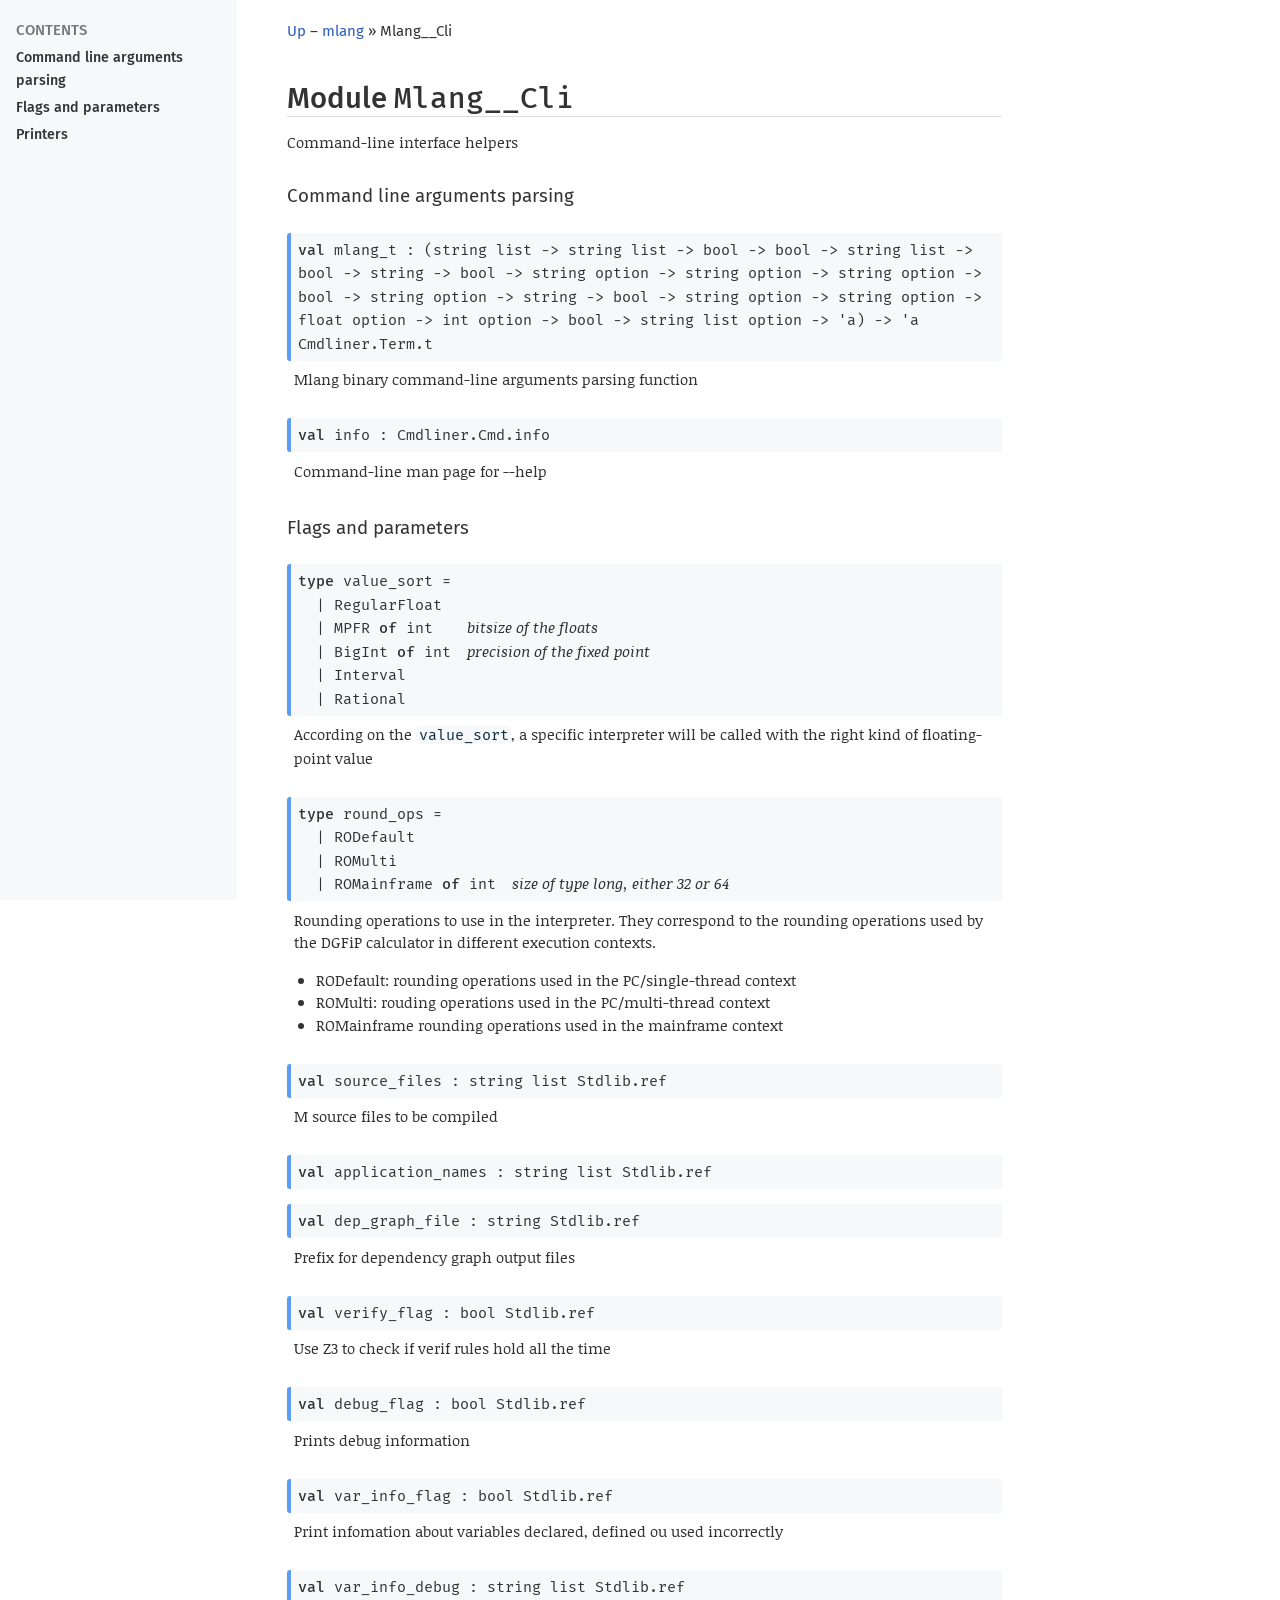
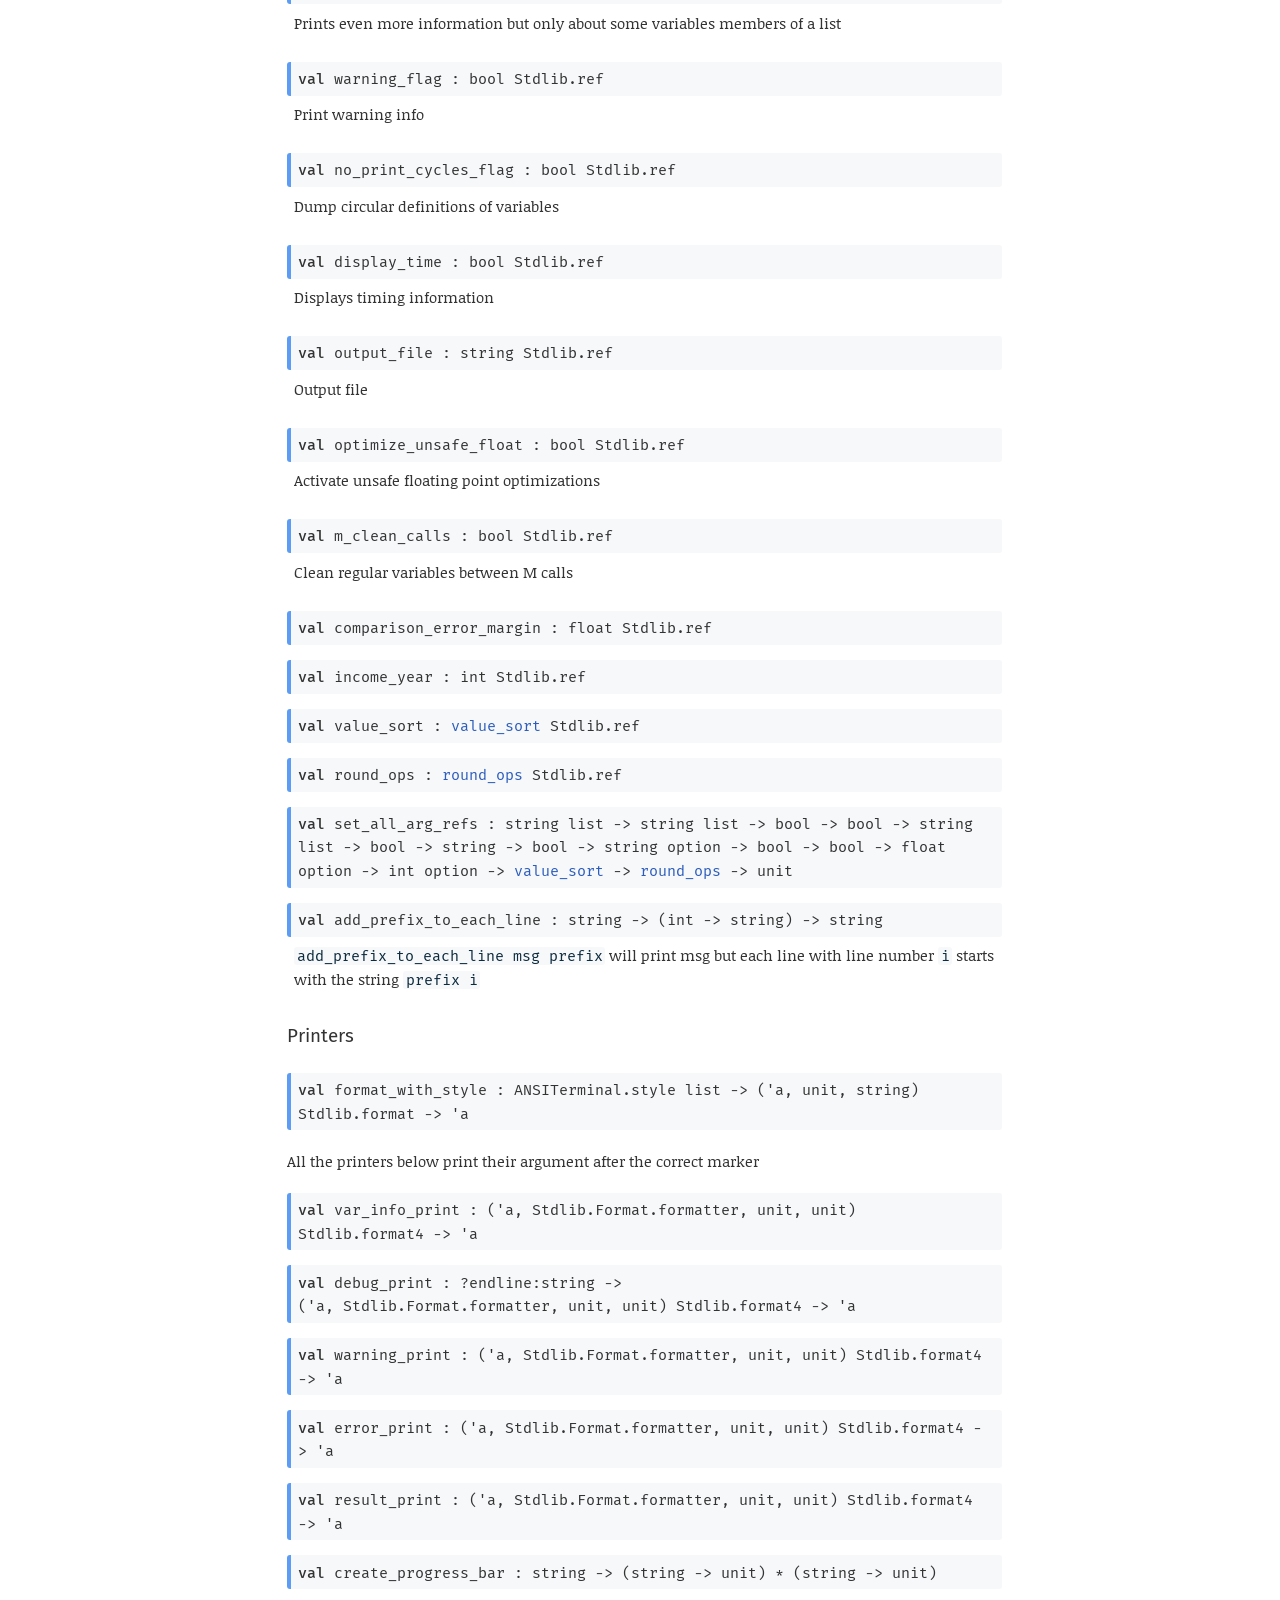
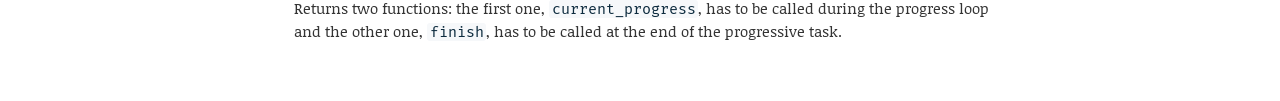
==== mlang/Mlang__Cli/index.html @ 8b5d3924 "deploy: 9cb8777bf707cd86d3d4d161395e0b8b7b2a5d8d" ====
<!DOCTYPE html>
<html xmlns="http://www.w3.org/1999/xhtml"><head><title>Mlang__Cli (mlang.Mlang__Cli)</title><link rel="stylesheet" href="../../odoc.css"/><meta charset="utf-8"/><meta name="generator" content="odoc 1.5.3"/><meta name="viewport" content="width=device-width,initial-scale=1.0"/><script src="../../highlight.pack.js"></script><script>hljs.initHighlightingOnLoad();</script></head><body><div class="content"><header><nav><a href="../index.html">Up</a> – <a href="../index.html">mlang</a> &#x00BB; Mlang__Cli</nav><h1>Module <code>Mlang__Cli</code></h1><p>Command-line interface helpers</p><nav class="toc"><ul><li><a href="#command-line-arguments-parsing">Command line arguments parsing</a></li><li><a href="#flags-and-parameters">Flags and parameters</a></li><li><a href="#printers">Printers</a></li></ul></nav></header><section><header><h3 id="command-line-arguments-parsing"><a href="#command-line-arguments-parsing" class="anchor"></a>Command line arguments parsing</h3></header><dl><dt class="spec value" id="val-mlang_t"><a href="#val-mlang_t" class="anchor"></a><code><span class="keyword">val</span> mlang_t : <span>(<span>string list</span> <span>&#45;&gt;</span> <span>string list</span> <span>&#45;&gt;</span> bool <span>&#45;&gt;</span> bool <span>&#45;&gt;</span> <span>string list</span> <span>&#45;&gt;</span> bool <span>&#45;&gt;</span> string <span>&#45;&gt;</span> bool <span>&#45;&gt;</span> <span>string option</span> <span>&#45;&gt;</span> <span>string option</span> <span>&#45;&gt;</span> <span>string option</span> <span>&#45;&gt;</span> bool <span>&#45;&gt;</span> <span>string option</span> <span>&#45;&gt;</span> string <span>&#45;&gt;</span> bool <span>&#45;&gt;</span> <span>string option</span> <span>&#45;&gt;</span> <span>string option</span> <span>&#45;&gt;</span> <span>float option</span> <span>&#45;&gt;</span> <span>int option</span> <span>&#45;&gt;</span> bool <span>&#45;&gt;</span> <span><span>string list</span> option</span> <span>&#45;&gt;</span> <span class="type-var">'a</span>)</span> <span>&#45;&gt;</span> <span><span class="type-var">'a</span> Cmdliner.Term.t</span></code></dt><dd><p>Mlang binary command-line arguments parsing function</p></dd></dl><dl><dt class="spec value" id="val-info"><a href="#val-info" class="anchor"></a><code><span class="keyword">val</span> info : Cmdliner.Cmd.info</code></dt><dd><p>Command-line man page for --help</p></dd></dl></section><section><header><h3 id="flags-and-parameters"><a href="#flags-and-parameters" class="anchor"></a>Flags and parameters</h3></header><dl><dt class="spec type" id="type-value_sort"><a href="#type-value_sort" class="anchor"></a><code><span class="keyword">type</span> value_sort</code><code> = </code><table class="variant"><tr id="type-value_sort.RegularFloat" class="anchored"><td class="def constructor"><a href="#type-value_sort.RegularFloat" class="anchor"></a><code>| </code><code><span class="constructor">RegularFloat</span></code></td></tr><tr id="type-value_sort.MPFR" class="anchored"><td class="def constructor"><a href="#type-value_sort.MPFR" class="anchor"></a><code>| </code><code><span class="constructor">MPFR</span> <span class="keyword">of</span> int</code></td><td class="doc"><p>bitsize of the floats</p></td></tr><tr id="type-value_sort.BigInt" class="anchored"><td class="def constructor"><a href="#type-value_sort.BigInt" class="anchor"></a><code>| </code><code><span class="constructor">BigInt</span> <span class="keyword">of</span> int</code></td><td class="doc"><p>precision of the fixed point</p></td></tr><tr id="type-value_sort.Interval" class="anchored"><td class="def constructor"><a href="#type-value_sort.Interval" class="anchor"></a><code>| </code><code><span class="constructor">Interval</span></code></td></tr><tr id="type-value_sort.Rational" class="anchored"><td class="def constructor"><a href="#type-value_sort.Rational" class="anchor"></a><code>| </code><code><span class="constructor">Rational</span></code></td></tr></table></dt><dd><p>According on the <code>value_sort</code>, a specific interpreter will be called with the right kind of floating-point value</p></dd></dl><dl><dt class="spec type" id="type-round_ops"><a href="#type-round_ops" class="anchor"></a><code><span class="keyword">type</span> round_ops</code><code> = </code><table class="variant"><tr id="type-round_ops.RODefault" class="anchored"><td class="def constructor"><a href="#type-round_ops.RODefault" class="anchor"></a><code>| </code><code><span class="constructor">RODefault</span></code></td></tr><tr id="type-round_ops.ROMulti" class="anchored"><td class="def constructor"><a href="#type-round_ops.ROMulti" class="anchor"></a><code>| </code><code><span class="constructor">ROMulti</span></code></td></tr><tr id="type-round_ops.ROMainframe" class="anchored"><td class="def constructor"><a href="#type-round_ops.ROMainframe" class="anchor"></a><code>| </code><code><span class="constructor">ROMainframe</span> <span class="keyword">of</span> int</code></td><td class="doc"><p>size of type long, either 32 or 64</p></td></tr></table></dt><dd><p>Rounding operations to use in the interpreter. They correspond to the rounding operations used by the DGFiP calculator in different execution contexts.</p><ul><li>RODefault: rounding operations used in the PC/single-thread context</li><li>ROMulti: rouding operations used in the PC/multi-thread context</li><li>ROMainframe rounding operations used in the mainframe context</li></ul></dd></dl><dl><dt class="spec value" id="val-source_files"><a href="#val-source_files" class="anchor"></a><code><span class="keyword">val</span> source_files : <span><span>string list</span> Stdlib.ref</span></code></dt><dd><p>M source files to be compiled</p></dd></dl><dl><dt class="spec value" id="val-application_names"><a href="#val-application_names" class="anchor"></a><code><span class="keyword">val</span> application_names : <span><span>string list</span> Stdlib.ref</span></code></dt><dt class="spec value" id="val-dep_graph_file"><a href="#val-dep_graph_file" class="anchor"></a><code><span class="keyword">val</span> dep_graph_file : <span>string Stdlib.ref</span></code></dt><dd><p>Prefix for dependency graph output files</p></dd></dl><dl><dt class="spec value" id="val-verify_flag"><a href="#val-verify_flag" class="anchor"></a><code><span class="keyword">val</span> verify_flag : <span>bool Stdlib.ref</span></code></dt><dd><p>Use Z3 to check if verif rules hold all the time</p></dd></dl><dl><dt class="spec value" id="val-debug_flag"><a href="#val-debug_flag" class="anchor"></a><code><span class="keyword">val</span> debug_flag : <span>bool Stdlib.ref</span></code></dt><dd><p>Prints debug information</p></dd></dl><dl><dt class="spec value" id="val-var_info_flag"><a href="#val-var_info_flag" class="anchor"></a><code><span class="keyword">val</span> var_info_flag : <span>bool Stdlib.ref</span></code></dt><dd><p>Print infomation about variables declared, defined ou used incorrectly</p></dd></dl><dl><dt class="spec value" id="val-var_info_debug"><a href="#val-var_info_debug" class="anchor"></a><code><span class="keyword">val</span> var_info_debug : <span><span>string list</span> Stdlib.ref</span></code></dt><dd><p>Prints even more information but only about some variables members of a list</p></dd></dl><dl><dt class="spec value" id="val-warning_flag"><a href="#val-warning_flag" class="anchor"></a><code><span class="keyword">val</span> warning_flag : <span>bool Stdlib.ref</span></code></dt><dd><p>Print warning info</p></dd></dl><dl><dt class="spec value" id="val-no_print_cycles_flag"><a href="#val-no_print_cycles_flag" class="anchor"></a><code><span class="keyword">val</span> no_print_cycles_flag : <span>bool Stdlib.ref</span></code></dt><dd><p>Dump circular definitions of variables</p></dd></dl><dl><dt class="spec value" id="val-display_time"><a href="#val-display_time" class="anchor"></a><code><span class="keyword">val</span> display_time : <span>bool Stdlib.ref</span></code></dt><dd><p>Displays timing information</p></dd></dl><dl><dt class="spec value" id="val-output_file"><a href="#val-output_file" class="anchor"></a><code><span class="keyword">val</span> output_file : <span>string Stdlib.ref</span></code></dt><dd><p>Output file</p></dd></dl><dl><dt class="spec value" id="val-optimize_unsafe_float"><a href="#val-optimize_unsafe_float" class="anchor"></a><code><span class="keyword">val</span> optimize_unsafe_float : <span>bool Stdlib.ref</span></code></dt><dd><p>Activate unsafe floating point optimizations</p></dd></dl><dl><dt class="spec value" id="val-m_clean_calls"><a href="#val-m_clean_calls" class="anchor"></a><code><span class="keyword">val</span> m_clean_calls : <span>bool Stdlib.ref</span></code></dt><dd><p>Clean regular variables between M calls</p></dd></dl><dl><dt class="spec value" id="val-comparison_error_margin"><a href="#val-comparison_error_margin" class="anchor"></a><code><span class="keyword">val</span> comparison_error_margin : <span>float Stdlib.ref</span></code></dt><dt class="spec value" id="val-income_year"><a href="#val-income_year" class="anchor"></a><code><span class="keyword">val</span> income_year : <span>int Stdlib.ref</span></code></dt><dt class="spec value" id="val-value_sort"><a href="#val-value_sort" class="anchor"></a><code><span class="keyword">val</span> value_sort : <span><a href="index.html#type-value_sort">value_sort</a> Stdlib.ref</span></code></dt><dt class="spec value" id="val-round_ops"><a href="#val-round_ops" class="anchor"></a><code><span class="keyword">val</span> round_ops : <span><a href="index.html#type-round_ops">round_ops</a> Stdlib.ref</span></code></dt><dt class="spec value" id="val-set_all_arg_refs"><a href="#val-set_all_arg_refs" class="anchor"></a><code><span class="keyword">val</span> set_all_arg_refs : <span>string list</span> <span>&#45;&gt;</span> <span>string list</span> <span>&#45;&gt;</span> bool <span>&#45;&gt;</span> bool <span>&#45;&gt;</span> <span>string list</span> <span>&#45;&gt;</span> bool <span>&#45;&gt;</span> string <span>&#45;&gt;</span> bool <span>&#45;&gt;</span> <span>string option</span> <span>&#45;&gt;</span> bool <span>&#45;&gt;</span> bool <span>&#45;&gt;</span> <span>float option</span> <span>&#45;&gt;</span> <span>int option</span> <span>&#45;&gt;</span> <a href="index.html#type-value_sort">value_sort</a> <span>&#45;&gt;</span> <a href="index.html#type-round_ops">round_ops</a> <span>&#45;&gt;</span> unit</code></dt><dt class="spec value" id="val-add_prefix_to_each_line"><a href="#val-add_prefix_to_each_line" class="anchor"></a><code><span class="keyword">val</span> add_prefix_to_each_line : string <span>&#45;&gt;</span> <span>(int <span>&#45;&gt;</span> string)</span> <span>&#45;&gt;</span> string</code></dt><dd><p><code>add_prefix_to_each_line msg prefix</code> will print msg but each line with line number <code>i</code> starts with the string <code>prefix i</code></p></dd></dl></section><section><header><h3 id="printers"><a href="#printers" class="anchor"></a>Printers</h3></header><dl><dt class="spec value" id="val-format_with_style"><a href="#val-format_with_style" class="anchor"></a><code><span class="keyword">val</span> format_with_style : <span>ANSITerminal.style list</span> <span>&#45;&gt;</span> <span><span>(<span class="type-var">'a</span>, unit, string)</span> Stdlib.format</span> <span>&#45;&gt;</span> <span class="type-var">'a</span></code></dt></dl><aside><p>All the printers below print their argument after the correct marker</p></aside><dl><dt class="spec value" id="val-var_info_print"><a href="#val-var_info_print" class="anchor"></a><code><span class="keyword">val</span> var_info_print : <span><span>(<span class="type-var">'a</span>, Stdlib.Format.formatter, unit, unit)</span> Stdlib.format4</span> <span>&#45;&gt;</span> <span class="type-var">'a</span></code></dt><dt class="spec value" id="val-debug_print"><a href="#val-debug_print" class="anchor"></a><code><span class="keyword">val</span> debug_print : <span>?&#8288;endline:string</span> <span>&#45;&gt;</span> <span><span>(<span class="type-var">'a</span>, Stdlib.Format.formatter, unit, unit)</span> Stdlib.format4</span> <span>&#45;&gt;</span> <span class="type-var">'a</span></code></dt><dt class="spec value" id="val-warning_print"><a href="#val-warning_print" class="anchor"></a><code><span class="keyword">val</span> warning_print : <span><span>(<span class="type-var">'a</span>, Stdlib.Format.formatter, unit, unit)</span> Stdlib.format4</span> <span>&#45;&gt;</span> <span class="type-var">'a</span></code></dt><dt class="spec value" id="val-error_print"><a href="#val-error_print" class="anchor"></a><code><span class="keyword">val</span> error_print : <span><span>(<span class="type-var">'a</span>, Stdlib.Format.formatter, unit, unit)</span> Stdlib.format4</span> <span>&#45;&gt;</span> <span class="type-var">'a</span></code></dt><dt class="spec value" id="val-result_print"><a href="#val-result_print" class="anchor"></a><code><span class="keyword">val</span> result_print : <span><span>(<span class="type-var">'a</span>, Stdlib.Format.formatter, unit, unit)</span> Stdlib.format4</span> <span>&#45;&gt;</span> <span class="type-var">'a</span></code></dt><dt class="spec value" id="val-create_progress_bar"><a href="#val-create_progress_bar" class="anchor"></a><code><span class="keyword">val</span> create_progress_bar : string <span>&#45;&gt;</span> <span>(string <span>&#45;&gt;</span> unit)</span> * <span>(string <span>&#45;&gt;</span> unit)</span></code></dt><dd><p>Returns two functions: the first one, <code>current_progress</code>, has to be called during the progress loop and the other one, <code>finish</code>, has to be called at the end of the progressive task.</p></dd></dl></section></div></body></html>
---- odoc.css ----
@charset "UTF-8";
/* Copyright (c) 2016 The odoc contributors. All rights reserved.
   Distributed under the ISC license, see terms at the end of the file.
   odoc 1.5.3 */

/* Fonts */
@import url('https://fonts.googleapis.com/css?family=Fira+Mono:400,500');
@import url('https://fonts.googleapis.com/css?family=Noticia+Text:400,400i,700');
@import url('https://fonts.googleapis.com/css?family=Fira+Sans:400,400i,500,500i,600,600i,700,700i');


/* Reset a few things. */

html, body, div, span, applet, object, iframe, h1, h2, h3, h4, h5, h6, p, blockquote, pre, a, abbr, acronym, address, big, cite, code, del, dfn, em, img, ins, kbd, q, s, samp, small, strike, strong, sub, sup, tt, var, b, u, i, center, dl, dt, dd, ol, ul, li, fieldset, form, label, legend, table, caption, tbody, tfoot, thead, tr, th, td, article, aside, canvas, details, embed, figure, figcaption, footer, header, hgroup, menu, nav, output, ruby, section, summary, time, mark, audio, video {
  margin: 0;
  padding: 0;
  border: 0;
  font-size: inherit;
  font: inherit;
  line-height: inherit;
  vertical-align: baseline;
  text-align: inherit;
  color: inherit;
  background: transparent;
}

table {
  border-collapse: collapse;
  border-spacing: 0;
}

*, *:before, *:after {
  box-sizing: border-box;
}

html {
  font-size: 15px;
}

body {
  font-family: "Fira Sans", Helvetica, Arial, sans-serif;
  text-align: left;
  color: #333;
  background: #FFFFFF;
}

.content {
  max-width: 90ex;
  margin-left: calc(10vw + 20ex);
  margin-right: 4ex;
  margin-top: 20px;
  margin-bottom: 50px;
  font-family: "Noticia Text", Georgia, serif;
  line-height: 1.5;
}

.content>header {
  margin-bottom: 30px;
}

.content>header nav {
  font-family: "Fira Sans", Helvetica, Arial, sans-serif;
}

/* Basic markup elements */

b, strong {
  font-weight: 500;
}

i, em {
  font-style: italic;
}

sup {
  vertical-align: super;
}

sub {
  vertical-align: sub;
}

sup, sub {
  font-size: 12px;
  line-height: 0;
  margin-left: 0.2ex;
}

pre {
  margin-top: 0.8em;
  margin-bottom: 1.2em;
}

p, ul, ol {
  margin-top: 0.5em;
  margin-bottom: 1em;
}
ul, ol {
  list-style-position: outside
}

ul>li {
  margin-left: 22px;
}

ol>li {
  margin-left: 27.2px;
}

li>*:first-child {
  margin-top: 0
}

/* Text alignements, this should be forbidden. */

.left {
  text-align: left;
}

.right {
  text-align: right;
}

.center {
  text-align: center;
}

/* Links and anchors */

a {
  text-decoration: none;
  color: #2C5CBD;
}

a:hover {
  box-shadow: 0 1px 0 0 #2C5CBD;
}

/* Linked highlight */
*:target {
  background-color: rgba(187,239,253,0.3) !important;
  box-shadow: 0 0px 0 1px rgba(187,239,253,0.8) !important;
  border-radius: 1px;
}

*:hover>a.anchor {
  visibility: visible;
}

a.anchor:before {
  content: "#"
}

a.anchor:hover {
  box-shadow: none;
  text-decoration: none;
  color: #555;
}

a.anchor {
  visibility: hidden;
  position: absolute;
  /* top: 0px; */
  /* margin-left: -3ex; */
  margin-left: -1.3em;
  font-weight: normal;
  font-style: normal;
  padding-right: 0.4em;
  padding-left: 0.4em;
  /* To remain selectable */
  color: #d5d5d5;
}

.spec > a.anchor {
  margin-left: -2.3em;
  padding-right: 0.9em;
}

.xref-unresolved {
  color: #2C5CBD;
}
.xref-unresolved:hover {
  box-shadow: 0 1px 0 0 #CC6666;
}

/* Section and document divisions.
   Until at least 4.03 many of the modules of the stdlib start at .h7,
   we restart the sequence there like h2  */

h1, h2, h3, h4, h5, h6, .h7, .h8, .h9, .h10 {
  font-family: "Fira Sans", Helvetica, Arial, sans-serif;
  font-weight: 400;
  margin: 0.5em 0 0.5em 0;
  padding-top: 0.1em;
  line-height: 1.2;
  overflow-wrap: break-word;
}

h1 {
  font-weight: 500;
  font-size: 2.441em;
  margin-top: 1.214em;
}

h1 {
  font-weight: 500;
  font-size: 1.953em;
  box-shadow: 0 1px 0 0 #ddd;
}

h2 {
  font-size: 1.563em;
}

h3 {
  font-size: 1.25em;
}

small, .font_small {
  font-size: 0.8em;
}

h1 code, h1 tt {
  font-size: inherit;
  font-weight: inherit;
}

h2 code, h2 tt {
  font-size: inherit;
  font-weight: inherit;
}

h3 code, h3 tt {
  font-size: inherit;
  font-weight: inherit;
}

h3 code, h3 tt {
  font-size: inherit;
  font-weight: inherit;
}

h4 {
  font-size: 1.12em;
}


/* Preformatted and code */

tt, code, pre {
  font-family: "Fira Mono", courier;
  font-weight: 400;
}

pre {
  padding: 0.1em;
  border: 1px solid #eee;
  border-radius: 5px;
  overflow-x: auto;
}

p code, li code {
  background-color: #f6f8fa;
  color: #0d2b3e;
  border-radius: 3px;
  padding: 0 0.3ex;
}

p a > code {
  color: #2C5CBD;
}

/* Code blocks (e.g. Examples) */

pre code {
  font-size: 0.893rem;
}

/* Code lexemes */

.keyword {
  font-weight: 500;
}

/* Module member specification */

.spec:not(.include), .spec.include details summary {
  background-color: #f6f8fa;
  border-radius: 3px;
  border-left: 4px solid #5c9cf5;
  border-right: 5px solid transparent;
  padding: 0.35em 0.5em;
}

.spec.include details summary:hover {
  background-color: #ebeff2;
}

dl, div.spec, .doc, aside {
  margin-bottom: 20px;
}

dl > dd {
  padding: 0.5em;
}

dd> :first-child {
  margin-top: 0;
}

dl:last-child, dd> :last-child, aside:last-child, article:last-child {
  margin-bottom: 0;
}

dt+dt {
  margin-top: 15px;
}

section+section, section > header + dl {
  margin-top: 25px;
}

.spec.type .variant {
  margin-left: 2ch;
}
.spec.type .variant p {
  margin: 0;
  font-style: italic;
}
.spec.type .record {
  margin-left: 2ch;
}
.spec.type .record p {
  margin: 0;
  font-style: italic;
}

div.def {
  margin-top: 0;
  text-indent: -2ex;
  padding-left: 2ex;
}

div.def+div.doc {
  margin-left: 1ex;
  margin-top: 2.5px
}

div.doc>*:first-child {
  margin-top: 0;
}

/* The elements other than heading should be wrapped in <aside> elements. */
/* heading, body>p, body>ul, body>ol, h3, h4, body>pre { */
/*   margin-bottom: 30px; */
/* } */

/* Collapsible inlined include and module */

.spec.include details {
  position: relative;
}

.spec.include details:after {
  z-index: -100;
  display: block;
  content: " ";
  position: absolute;
  border-radius: 0 1ex 1ex 0;
  right: -20px;
  top: 1px;
  bottom: 1px;
  width: 15px;
  background: rgba(0, 4, 15, 0.05);
  box-shadow: 0 0px 0 1px rgba(204, 204, 204, 0.53);
}

.spec.include details summary {
  position: relative;
  margin-bottom: 20px;
  cursor: pointer;
  outline: none;
}

/* FIXME: Does not work in Firefox. */
details summary::-webkit-details-marker {
  color: #888;
  transform: scaleX(-1);
  position: absolute;
  top: calc(50% - 5px);
  height: 11px;
  right: -29px;
}

/* Records and variants FIXME */

div.def table {
  text-indent: 0em;
  padding: 0;
  margin-left: -2ex;
}

td.def {
  padding-right: 2ex
}

.record td.def {
  padding-left: 2ex;
}

td.doc *:first-child {
  margin-top: 0em
}

/* @ tags */

ul.at-tag {
  list-style-type: none;
  margin-left: 0;
  padding: 0;
}

ul.at-tag li {
  margin-left: 0;
  padding: 0;
}

ul.at-tag li p:first-child {
  margin-top: 0
}

/* FIXME remove */

span.at-tag {
  font-weight: bold
}

.at-tag.deprecated {
  font-weight: normal;
  color: crimson
}

.at-tag.raise {
  font-weight: bold;
}

/* FIXME random other things to review. */

.heading {
  margin-top: 10px;
  border-bottom: solid;
  border-width: 1px;
  border-color: #DDD;
  text-align: right;
  font-weight: normal;
  font-style: italic;
}

.heading+.sig {
  margin-top: -20px;
}

.heading+.parameters {
  margin-top: -20px;
}

/* Odig package index */

.by-name ol, .by-tag ol, .errors ol {
  list-style-type: none;
  margin-left: 0;
}

.by-name ol ol, .by-tag ol ol {
  margin-top: 0;
  margin-bottom: 0
}

.by-name li, .by-tag li, .errors li {
  margin-left: 0;
}

.by-name .version {
  font-size: 10px;
  color: #AAA
}

.by-name nav {
  margin-bottom: 10px
}

.by-name nav a {
  text-transform: uppercase;
  font-size: 18px;
  margin-right: 1ex;
  color: #222;
  display: inline-block;
}

.by-tag nav a {
  margin-right: 1ex;
  color: #222;
  display: inline-block;
}

.by-tag>ol>li {
  margin-top: 10px;
}

.by-tag>ol>li>span, .by-tag>ol>li>ol, .by-tag>ol>li>ol>li {
  display: inline-block;
  margin-right: 1ex;
}

/* Odig package page */

.package nav {
  display: inline;
  font-size: 14px;
  font-weight: normal;
}

.package .version {
  font-size: 14px;
}

h1+.modules, h1+.sel {
  margin-top: 10px
}

.sel {
  font-weight: normal;
  font-style: italic;
  font-size: 14px;
  margin-top: 20px;
}

.sel+.modules {
  margin-top: 10px;
  margin-bottom: 20px;
  margin-left: 1ex;
}

.modules {
  margin: 0;
}

.modules .module {
  min-width: 8ex;
  padding-right: 2ex
}

.package.info {
  margin: 0;
}

.package.info td:first-child {
  font-style: italic;
  padding-right: 2ex;
}

.package.info ul {
  list-style-type: none;
  display: inline;
  margin: 0;
}

.package.info li {
  display: inline-block;
  margin: 0;
  margin-right: 1ex;
}

#info-authors li, #info-maintainers li {
  display: block;
}

/* Sidebar and TOC */

.toc:before {
  display: block;
  content: "Contents";
  text-transform: uppercase;
  font-size: 1em;
  margin: 1.414em 0 0.5em;
  font-weight: 500;
  color: #777;
  line-height: 1.2;
}

.toc {
  position: fixed;
  top: 0px;
  bottom: 0px;
  left: 0px;
  max-width: 30ex;
  min-width: 26ex;
  width: 20%;
  background: #f6f8fa;
  overflow: auto;
  color: #1F2D3D;
  padding-left: 2ex;
  padding-right: 2ex;
}

.toc ul li a {
  font-family: "Fira Sans", sans-serif;
  font-size: 0.95em;
  color: #333;
  font-weight: 400;
  line-height: 1.6em;
  display: block;
}

.toc ul li a:hover {
  box-shadow: none;
  text-decoration: underline;
}

/* First level titles */

.toc>ul>li>a {
  font-weight: 500;
}

.toc li ul {
  margin: 0px;
}

.toc ul {
  list-style-type: none;
}

.toc ul li {
  margin: 0;
}
.toc>ul>li {
  margin-bottom: 0.3em;
}

.toc ul li li {
  border-left: 1px solid #ccc;
  margin-left: 5px;
  padding-left: 12px;
}

/* Mobile adjustements. */

@media only screen and (max-width: 95ex) {
  .content {
    margin: auto;
    padding: 2.0em;
  }
  .toc {
    position: static;
    width: auto;
    min-width: unset;
    max-width: unset;
    border: none;
    padding: 0.2em 1em;
    border-radius: 5px;
  }
}

/* Print adjustements. */

@media print {
  body {
    color: black;
    background: white;
  }
  body nav:first-child {
    visibility: hidden;
  }
}

/* Syntax highlighting (based on github-gist) */

.hljs {
  display: block;
  background: white;
  padding: 0.5em;
  color: #333333;
  overflow-x: auto;
}

.hljs-comment,
.hljs-meta {
  color: #969896;
}

.hljs-string,
.hljs-variable,
.hljs-template-variable,
.hljs-strong,
.hljs-emphasis,
.hljs-quote {
  color: #df5000;
}

.hljs-keyword,
.hljs-selector-tag {
  color: #a71d5d;
}

.hljs-type,
.hljs-class .hljs-title {
  color: #458;
  font-weight: 500;
}

.hljs-literal,
.hljs-symbol,
.hljs-bullet,
.hljs-attribute {
  color: #0086b3;
}

.hljs-section,
.hljs-name {
  color: #63a35c;
}

.hljs-tag {
  color: #333333;
}

.hljs-attr,
.hljs-selector-id,
.hljs-selector-class,
.hljs-selector-attr,
.hljs-selector-pseudo {
  color: #795da3;
}

.hljs-addition {
  color: #55a532;
  background-color: #eaffea;
}

.hljs-deletion {
  color: #bd2c00;
  background-color: #ffecec;
}

.hljs-link {
  text-decoration: underline;
}

/*---------------------------------------------------------------------------
   Copyright (c) 2016 The odoc contributors

   Permission to use, copy, modify, and/or distribute this software for any
   purpose with or without fee is hereby granted, provided that the above
   copyright notice and this permission notice appear in all copies.

   THE SOFTWARE IS PROVIDED "AS IS" AND THE AUTHOR DISCLAIMS ALL WARRANTIES
   WITH REGARD TO THIS SOFTWARE INCLUDING ALL IMPLIED WARRANTIES OF
   MERCHANTABILITY AND FITNESS. IN NO EVENT SHALL THE AUTHOR BE LIABLE FOR
   ANY SPECIAL, DIRECT, INDIRECT, OR CONSEQUENTIAL DAMAGES OR ANY DAMAGES
   WHATSOEVER RESULTING FROM LOSS OF USE, DATA OR PROFITS, WHETHER IN AN
   ACTION OF CONTRACT, NEGLIGENCE OR OTHER TORTIOUS ACTION, ARISING OUT OF
   OR IN CONNECTION WITH THE USE OR PERFORMANCE OF THIS SOFTWARE.
  ---------------------------------------------------------------------------*/
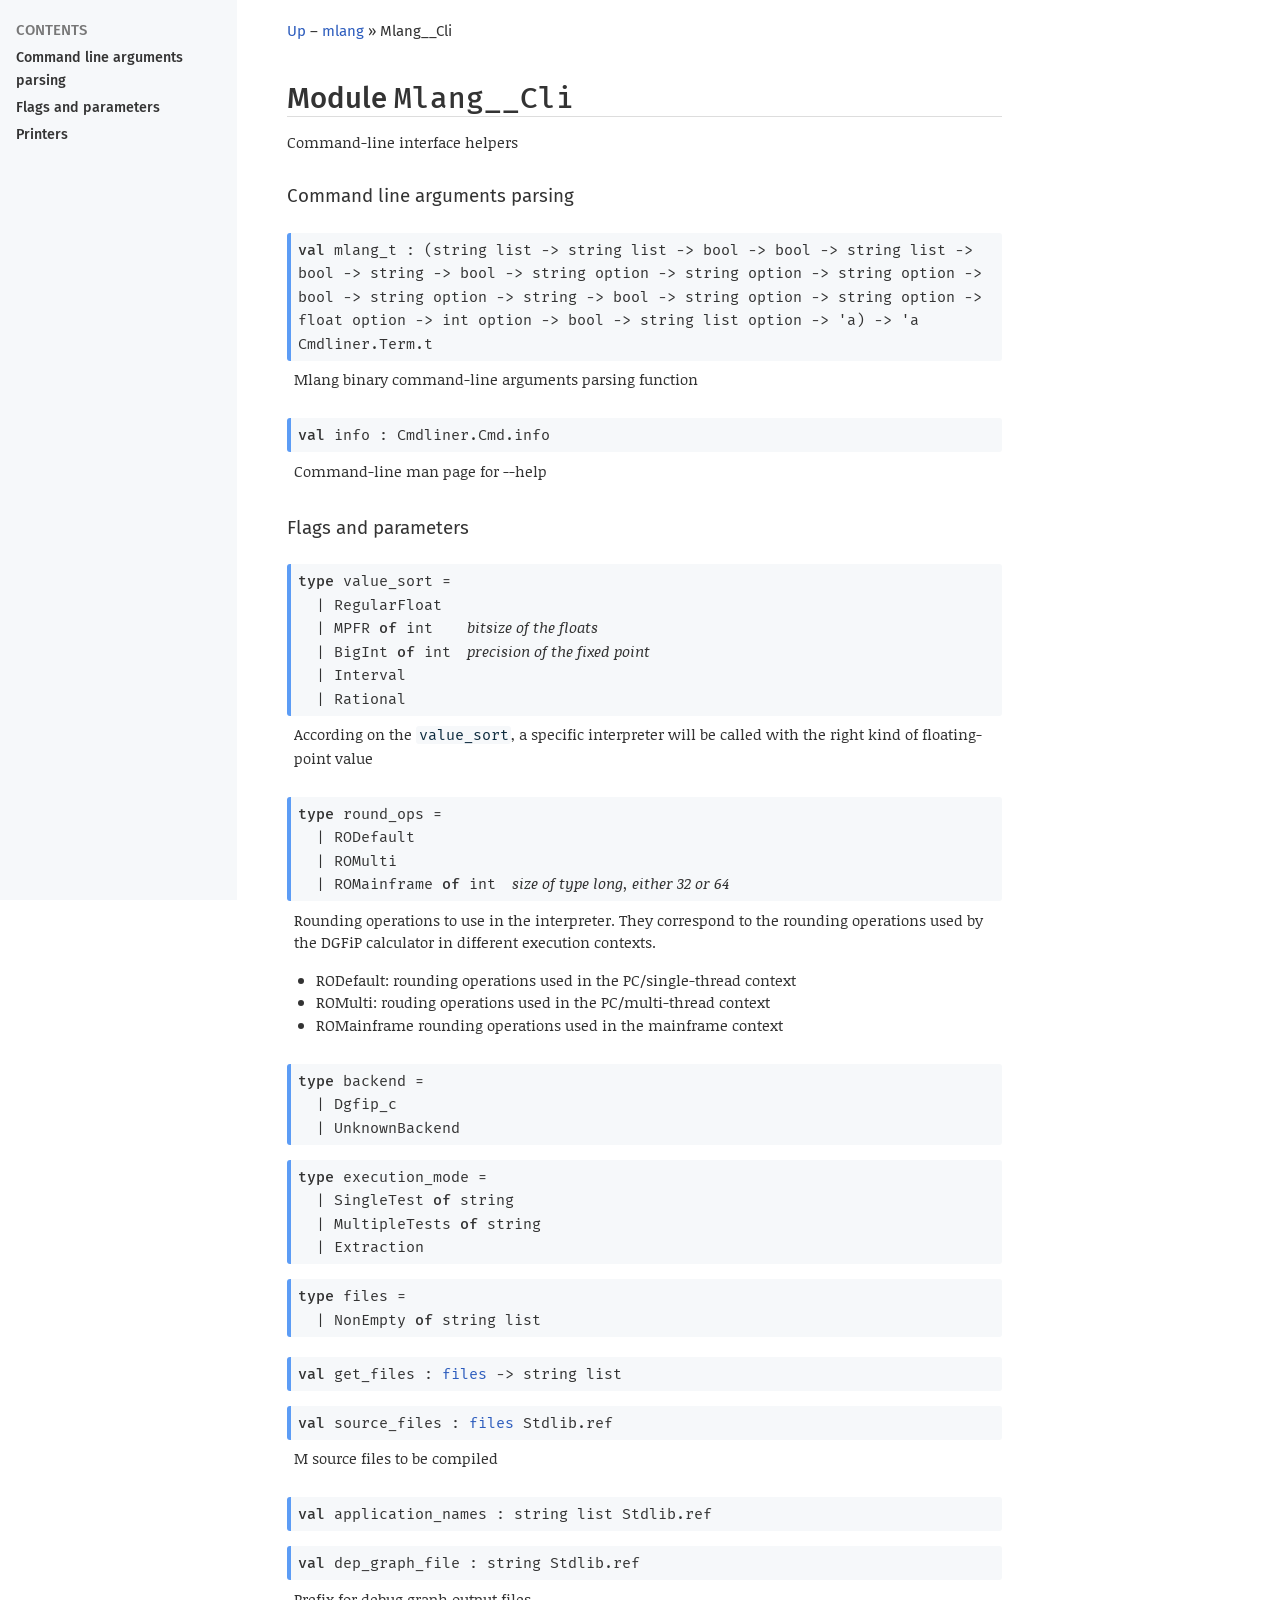
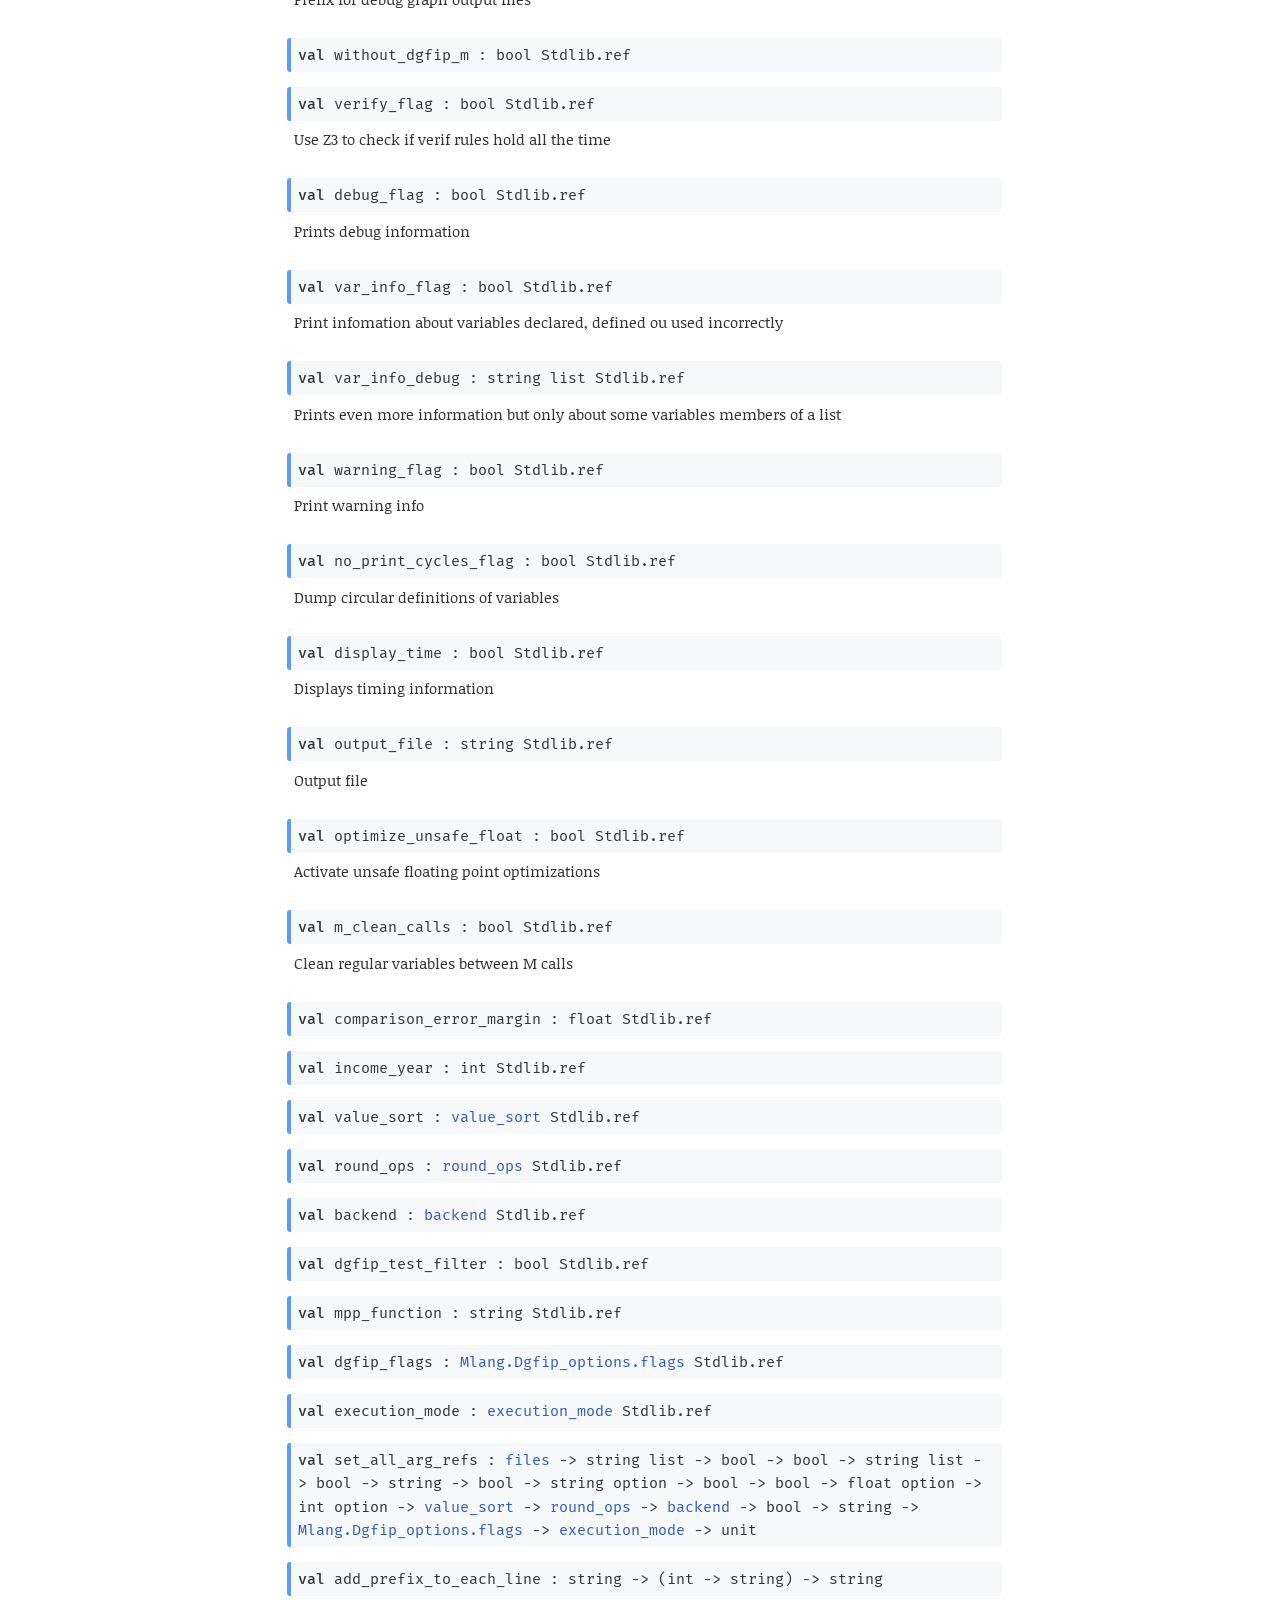
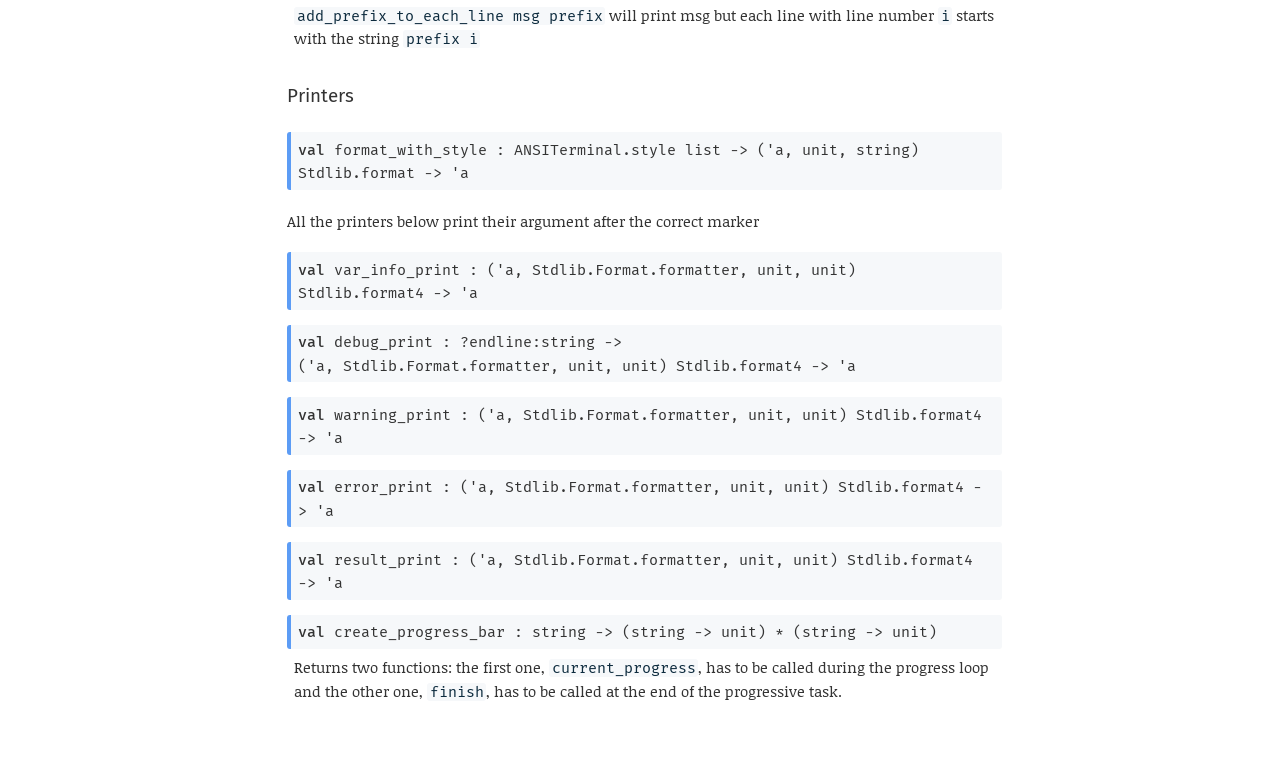
==== commit 76491929: "deploy: 53d83a4cf0dce85c1a278d9ce5c91fb080284e0a" ====
--- a/mlang/Mlang__Cli/index.html
+++ b/mlang/Mlang__Cli/index.html
@@ -1,2 +1,2 @@
 <!DOCTYPE html>
-<html xmlns="http://www.w3.org/1999/xhtml"><head><title>Mlang__Cli (mlang.Mlang__Cli)</title><link rel="stylesheet" href="../../odoc.css"/><meta charset="utf-8"/><meta name="generator" content="odoc 1.5.3"/><meta name="viewport" content="width=device-width,initial-scale=1.0"/><script src="../../highlight.pack.js"></script><script>hljs.initHighlightingOnLoad();</script></head><body><div class="content"><header><nav><a href="../index.html">Up</a> – <a href="../index.html">mlang</a> &#x00BB; Mlang__Cli</nav><h1>Module <code>Mlang__Cli</code></h1><p>Command-line interface helpers</p><nav class="toc"><ul><li><a href="#command-line-arguments-parsing">Command line arguments parsing</a></li><li><a href="#flags-and-parameters">Flags and parameters</a></li><li><a href="#printers">Printers</a></li></ul></nav></header><section><header><h3 id="command-line-arguments-parsing"><a href="#command-line-arguments-parsing" class="anchor"></a>Command line arguments parsing</h3></header><dl><dt class="spec value" id="val-mlang_t"><a href="#val-mlang_t" class="anchor"></a><code><span class="keyword">val</span> mlang_t : <span>(<span>string list</span> <span>&#45;&gt;</span> <span>string list</span> <span>&#45;&gt;</span> bool <span>&#45;&gt;</span> bool <span>&#45;&gt;</span> <span>string list</span> <span>&#45;&gt;</span> bool <span>&#45;&gt;</span> string <span>&#45;&gt;</span> bool <span>&#45;&gt;</span> <span>string option</span> <span>&#45;&gt;</span> <span>string option</span> <span>&#45;&gt;</span> <span>string option</span> <span>&#45;&gt;</span> bool <span>&#45;&gt;</span> <span>string option</span> <span>&#45;&gt;</span> string <span>&#45;&gt;</span> bool <span>&#45;&gt;</span> <span>string option</span> <span>&#45;&gt;</span> <span>string option</span> <span>&#45;&gt;</span> <span>float option</span> <span>&#45;&gt;</span> <span>int option</span> <span>&#45;&gt;</span> bool <span>&#45;&gt;</span> <span><span>string list</span> option</span> <span>&#45;&gt;</span> <span class="type-var">'a</span>)</span> <span>&#45;&gt;</span> <span><span class="type-var">'a</span> Cmdliner.Term.t</span></code></dt><dd><p>Mlang binary command-line arguments parsing function</p></dd></dl><dl><dt class="spec value" id="val-info"><a href="#val-info" class="anchor"></a><code><span class="keyword">val</span> info : Cmdliner.Cmd.info</code></dt><dd><p>Command-line man page for --help</p></dd></dl></section><section><header><h3 id="flags-and-parameters"><a href="#flags-and-parameters" class="anchor"></a>Flags and parameters</h3></header><dl><dt class="spec type" id="type-value_sort"><a href="#type-value_sort" class="anchor"></a><code><span class="keyword">type</span> value_sort</code><code> = </code><table class="variant"><tr id="type-value_sort.RegularFloat" class="anchored"><td class="def constructor"><a href="#type-value_sort.RegularFloat" class="anchor"></a><code>| </code><code><span class="constructor">RegularFloat</span></code></td></tr><tr id="type-value_sort.MPFR" class="anchored"><td class="def constructor"><a href="#type-value_sort.MPFR" class="anchor"></a><code>| </code><code><span class="constructor">MPFR</span> <span class="keyword">of</span> int</code></td><td class="doc"><p>bitsize of the floats</p></td></tr><tr id="type-value_sort.BigInt" class="anchored"><td class="def constructor"><a href="#type-value_sort.BigInt" class="anchor"></a><code>| </code><code><span class="constructor">BigInt</span> <span class="keyword">of</span> int</code></td><td class="doc"><p>precision of the fixed point</p></td></tr><tr id="type-value_sort.Interval" class="anchored"><td class="def constructor"><a href="#type-value_sort.Interval" class="anchor"></a><code>| </code><code><span class="constructor">Interval</span></code></td></tr><tr id="type-value_sort.Rational" class="anchored"><td class="def constructor"><a href="#type-value_sort.Rational" class="anchor"></a><code>| </code><code><span class="constructor">Rational</span></code></td></tr></table></dt><dd><p>According on the <code>value_sort</code>, a specific interpreter will be called with the right kind of floating-point value</p></dd></dl><dl><dt class="spec type" id="type-round_ops"><a href="#type-round_ops" class="anchor"></a><code><span class="keyword">type</span> round_ops</code><code> = </code><table class="variant"><tr id="type-round_ops.RODefault" class="anchored"><td class="def constructor"><a href="#type-round_ops.RODefault" class="anchor"></a><code>| </code><code><span class="constructor">RODefault</span></code></td></tr><tr id="type-round_ops.ROMulti" class="anchored"><td class="def constructor"><a href="#type-round_ops.ROMulti" class="anchor"></a><code>| </code><code><span class="constructor">ROMulti</span></code></td></tr><tr id="type-round_ops.ROMainframe" class="anchored"><td class="def constructor"><a href="#type-round_ops.ROMainframe" class="anchor"></a><code>| </code><code><span class="constructor">ROMainframe</span> <span class="keyword">of</span> int</code></td><td class="doc"><p>size of type long, either 32 or 64</p></td></tr></table></dt><dd><p>Rounding operations to use in the interpreter. They correspond to the rounding operations used by the DGFiP calculator in different execution contexts.</p><ul><li>RODefault: rounding operations used in the PC/single-thread context</li><li>ROMulti: rouding operations used in the PC/multi-thread context</li><li>ROMainframe rounding operations used in the mainframe context</li></ul></dd></dl><dl><dt class="spec value" id="val-source_files"><a href="#val-source_files" class="anchor"></a><code><span class="keyword">val</span> source_files : <span><span>string list</span> Stdlib.ref</span></code></dt><dd><p>M source files to be compiled</p></dd></dl><dl><dt class="spec value" id="val-application_names"><a href="#val-application_names" class="anchor"></a><code><span class="keyword">val</span> application_names : <span><span>string list</span> Stdlib.ref</span></code></dt><dt class="spec value" id="val-dep_graph_file"><a href="#val-dep_graph_file" class="anchor"></a><code><span class="keyword">val</span> dep_graph_file : <span>string Stdlib.ref</span></code></dt><dd><p>Prefix for dependency graph output files</p></dd></dl><dl><dt class="spec value" id="val-verify_flag"><a href="#val-verify_flag" class="anchor"></a><code><span class="keyword">val</span> verify_flag : <span>bool Stdlib.ref</span></code></dt><dd><p>Use Z3 to check if verif rules hold all the time</p></dd></dl><dl><dt class="spec value" id="val-debug_flag"><a href="#val-debug_flag" class="anchor"></a><code><span class="keyword">val</span> debug_flag : <span>bool Stdlib.ref</span></code></dt><dd><p>Prints debug information</p></dd></dl><dl><dt class="spec value" id="val-var_info_flag"><a href="#val-var_info_flag" class="anchor"></a><code><span class="keyword">val</span> var_info_flag : <span>bool Stdlib.ref</span></code></dt><dd><p>Print infomation about variables declared, defined ou used incorrectly</p></dd></dl><dl><dt class="spec value" id="val-var_info_debug"><a href="#val-var_info_debug" class="anchor"></a><code><span class="keyword">val</span> var_info_debug : <span><span>string list</span> Stdlib.ref</span></code></dt><dd><p>Prints even more information but only about some variables members of a list</p></dd></dl><dl><dt class="spec value" id="val-warning_flag"><a href="#val-warning_flag" class="anchor"></a><code><span class="keyword">val</span> warning_flag : <span>bool Stdlib.ref</span></code></dt><dd><p>Print warning info</p></dd></dl><dl><dt class="spec value" id="val-no_print_cycles_flag"><a href="#val-no_print_cycles_flag" class="anchor"></a><code><span class="keyword">val</span> no_print_cycles_flag : <span>bool Stdlib.ref</span></code></dt><dd><p>Dump circular definitions of variables</p></dd></dl><dl><dt class="spec value" id="val-display_time"><a href="#val-display_time" class="anchor"></a><code><span class="keyword">val</span> display_time : <span>bool Stdlib.ref</span></code></dt><dd><p>Displays timing information</p></dd></dl><dl><dt class="spec value" id="val-output_file"><a href="#val-output_file" class="anchor"></a><code><span class="keyword">val</span> output_file : <span>string Stdlib.ref</span></code></dt><dd><p>Output file</p></dd></dl><dl><dt class="spec value" id="val-optimize_unsafe_float"><a href="#val-optimize_unsafe_float" class="anchor"></a><code><span class="keyword">val</span> optimize_unsafe_float : <span>bool Stdlib.ref</span></code></dt><dd><p>Activate unsafe floating point optimizations</p></dd></dl><dl><dt class="spec value" id="val-m_clean_calls"><a href="#val-m_clean_calls" class="anchor"></a><code><span class="keyword">val</span> m_clean_calls : <span>bool Stdlib.ref</span></code></dt><dd><p>Clean regular variables between M calls</p></dd></dl><dl><dt class="spec value" id="val-comparison_error_margin"><a href="#val-comparison_error_margin" class="anchor"></a><code><span class="keyword">val</span> comparison_error_margin : <span>float Stdlib.ref</span></code></dt><dt class="spec value" id="val-income_year"><a href="#val-income_year" class="anchor"></a><code><span class="keyword">val</span> income_year : <span>int Stdlib.ref</span></code></dt><dt class="spec value" id="val-value_sort"><a href="#val-value_sort" class="anchor"></a><code><span class="keyword">val</span> value_sort : <span><a href="index.html#type-value_sort">value_sort</a> Stdlib.ref</span></code></dt><dt class="spec value" id="val-round_ops"><a href="#val-round_ops" class="anchor"></a><code><span class="keyword">val</span> round_ops : <span><a href="index.html#type-round_ops">round_ops</a> Stdlib.ref</span></code></dt><dt class="spec value" id="val-set_all_arg_refs"><a href="#val-set_all_arg_refs" class="anchor"></a><code><span class="keyword">val</span> set_all_arg_refs : <span>string list</span> <span>&#45;&gt;</span> <span>string list</span> <span>&#45;&gt;</span> bool <span>&#45;&gt;</span> bool <span>&#45;&gt;</span> <span>string list</span> <span>&#45;&gt;</span> bool <span>&#45;&gt;</span> string <span>&#45;&gt;</span> bool <span>&#45;&gt;</span> <span>string option</span> <span>&#45;&gt;</span> bool <span>&#45;&gt;</span> bool <span>&#45;&gt;</span> <span>float option</span> <span>&#45;&gt;</span> <span>int option</span> <span>&#45;&gt;</span> <a href="index.html#type-value_sort">value_sort</a> <span>&#45;&gt;</span> <a href="index.html#type-round_ops">round_ops</a> <span>&#45;&gt;</span> unit</code></dt><dt class="spec value" id="val-add_prefix_to_each_line"><a href="#val-add_prefix_to_each_line" class="anchor"></a><code><span class="keyword">val</span> add_prefix_to_each_line : string <span>&#45;&gt;</span> <span>(int <span>&#45;&gt;</span> string)</span> <span>&#45;&gt;</span> string</code></dt><dd><p><code>add_prefix_to_each_line msg prefix</code> will print msg but each line with line number <code>i</code> starts with the string <code>prefix i</code></p></dd></dl></section><section><header><h3 id="printers"><a href="#printers" class="anchor"></a>Printers</h3></header><dl><dt class="spec value" id="val-format_with_style"><a href="#val-format_with_style" class="anchor"></a><code><span class="keyword">val</span> format_with_style : <span>ANSITerminal.style list</span> <span>&#45;&gt;</span> <span><span>(<span class="type-var">'a</span>, unit, string)</span> Stdlib.format</span> <span>&#45;&gt;</span> <span class="type-var">'a</span></code></dt></dl><aside><p>All the printers below print their argument after the correct marker</p></aside><dl><dt class="spec value" id="val-var_info_print"><a href="#val-var_info_print" class="anchor"></a><code><span class="keyword">val</span> var_info_print : <span><span>(<span class="type-var">'a</span>, Stdlib.Format.formatter, unit, unit)</span> Stdlib.format4</span> <span>&#45;&gt;</span> <span class="type-var">'a</span></code></dt><dt class="spec value" id="val-debug_print"><a href="#val-debug_print" class="anchor"></a><code><span class="keyword">val</span> debug_print : <span>?&#8288;endline:string</span> <span>&#45;&gt;</span> <span><span>(<span class="type-var">'a</span>, Stdlib.Format.formatter, unit, unit)</span> Stdlib.format4</span> <span>&#45;&gt;</span> <span class="type-var">'a</span></code></dt><dt class="spec value" id="val-warning_print"><a href="#val-warning_print" class="anchor"></a><code><span class="keyword">val</span> warning_print : <span><span>(<span class="type-var">'a</span>, Stdlib.Format.formatter, unit, unit)</span> Stdlib.format4</span> <span>&#45;&gt;</span> <span class="type-var">'a</span></code></dt><dt class="spec value" id="val-error_print"><a href="#val-error_print" class="anchor"></a><code><span class="keyword">val</span> error_print : <span><span>(<span class="type-var">'a</span>, Stdlib.Format.formatter, unit, unit)</span> Stdlib.format4</span> <span>&#45;&gt;</span> <span class="type-var">'a</span></code></dt><dt class="spec value" id="val-result_print"><a href="#val-result_print" class="anchor"></a><code><span class="keyword">val</span> result_print : <span><span>(<span class="type-var">'a</span>, Stdlib.Format.formatter, unit, unit)</span> Stdlib.format4</span> <span>&#45;&gt;</span> <span class="type-var">'a</span></code></dt><dt class="spec value" id="val-create_progress_bar"><a href="#val-create_progress_bar" class="anchor"></a><code><span class="keyword">val</span> create_progress_bar : string <span>&#45;&gt;</span> <span>(string <span>&#45;&gt;</span> unit)</span> * <span>(string <span>&#45;&gt;</span> unit)</span></code></dt><dd><p>Returns two functions: the first one, <code>current_progress</code>, has to be called during the progress loop and the other one, <code>finish</code>, has to be called at the end of the progressive task.</p></dd></dl></section></div></body></html>+<html xmlns="http://www.w3.org/1999/xhtml"><head><title>Mlang__Cli (mlang.Mlang__Cli)</title><link rel="stylesheet" href="../../odoc.css"/><meta charset="utf-8"/><meta name="generator" content="odoc 1.5.3"/><meta name="viewport" content="width=device-width,initial-scale=1.0"/><script src="../../highlight.pack.js"></script><script>hljs.initHighlightingOnLoad();</script></head><body><div class="content"><header><nav><a href="../index.html">Up</a> – <a href="../index.html">mlang</a> &#x00BB; Mlang__Cli</nav><h1>Module <code>Mlang__Cli</code></h1><p>Command-line interface helpers</p><nav class="toc"><ul><li><a href="#command-line-arguments-parsing">Command line arguments parsing</a></li><li><a href="#flags-and-parameters">Flags and parameters</a></li><li><a href="#printers">Printers</a></li></ul></nav></header><section><header><h3 id="command-line-arguments-parsing"><a href="#command-line-arguments-parsing" class="anchor"></a>Command line arguments parsing</h3></header><dl><dt class="spec value" id="val-mlang_t"><a href="#val-mlang_t" class="anchor"></a><code><span class="keyword">val</span> mlang_t : <span>(<span>string list</span> <span>&#45;&gt;</span> <span>string list</span> <span>&#45;&gt;</span> bool <span>&#45;&gt;</span> bool <span>&#45;&gt;</span> <span>string list</span> <span>&#45;&gt;</span> bool <span>&#45;&gt;</span> string <span>&#45;&gt;</span> bool <span>&#45;&gt;</span> <span>string option</span> <span>&#45;&gt;</span> <span>string option</span> <span>&#45;&gt;</span> <span>string option</span> <span>&#45;&gt;</span> bool <span>&#45;&gt;</span> <span>string option</span> <span>&#45;&gt;</span> string <span>&#45;&gt;</span> bool <span>&#45;&gt;</span> <span>string option</span> <span>&#45;&gt;</span> <span>string option</span> <span>&#45;&gt;</span> <span>float option</span> <span>&#45;&gt;</span> <span>int option</span> <span>&#45;&gt;</span> bool <span>&#45;&gt;</span> <span><span>string list</span> option</span> <span>&#45;&gt;</span> <span class="type-var">'a</span>)</span> <span>&#45;&gt;</span> <span><span class="type-var">'a</span> Cmdliner.Term.t</span></code></dt><dd><p>Mlang binary command-line arguments parsing function</p></dd></dl><dl><dt class="spec value" id="val-info"><a href="#val-info" class="anchor"></a><code><span class="keyword">val</span> info : Cmdliner.Cmd.info</code></dt><dd><p>Command-line man page for --help</p></dd></dl></section><section><header><h3 id="flags-and-parameters"><a href="#flags-and-parameters" class="anchor"></a>Flags and parameters</h3></header><dl><dt class="spec type" id="type-value_sort"><a href="#type-value_sort" class="anchor"></a><code><span class="keyword">type</span> value_sort</code><code> = </code><table class="variant"><tr id="type-value_sort.RegularFloat" class="anchored"><td class="def constructor"><a href="#type-value_sort.RegularFloat" class="anchor"></a><code>| </code><code><span class="constructor">RegularFloat</span></code></td></tr><tr id="type-value_sort.MPFR" class="anchored"><td class="def constructor"><a href="#type-value_sort.MPFR" class="anchor"></a><code>| </code><code><span class="constructor">MPFR</span> <span class="keyword">of</span> int</code></td><td class="doc"><p>bitsize of the floats</p></td></tr><tr id="type-value_sort.BigInt" class="anchored"><td class="def constructor"><a href="#type-value_sort.BigInt" class="anchor"></a><code>| </code><code><span class="constructor">BigInt</span> <span class="keyword">of</span> int</code></td><td class="doc"><p>precision of the fixed point</p></td></tr><tr id="type-value_sort.Interval" class="anchored"><td class="def constructor"><a href="#type-value_sort.Interval" class="anchor"></a><code>| </code><code><span class="constructor">Interval</span></code></td></tr><tr id="type-value_sort.Rational" class="anchored"><td class="def constructor"><a href="#type-value_sort.Rational" class="anchor"></a><code>| </code><code><span class="constructor">Rational</span></code></td></tr></table></dt><dd><p>According on the <code>value_sort</code>, a specific interpreter will be called with the right kind of floating-point value</p></dd></dl><dl><dt class="spec type" id="type-round_ops"><a href="#type-round_ops" class="anchor"></a><code><span class="keyword">type</span> round_ops</code><code> = </code><table class="variant"><tr id="type-round_ops.RODefault" class="anchored"><td class="def constructor"><a href="#type-round_ops.RODefault" class="anchor"></a><code>| </code><code><span class="constructor">RODefault</span></code></td></tr><tr id="type-round_ops.ROMulti" class="anchored"><td class="def constructor"><a href="#type-round_ops.ROMulti" class="anchor"></a><code>| </code><code><span class="constructor">ROMulti</span></code></td></tr><tr id="type-round_ops.ROMainframe" class="anchored"><td class="def constructor"><a href="#type-round_ops.ROMainframe" class="anchor"></a><code>| </code><code><span class="constructor">ROMainframe</span> <span class="keyword">of</span> int</code></td><td class="doc"><p>size of type long, either 32 or 64</p></td></tr></table></dt><dd><p>Rounding operations to use in the interpreter. They correspond to the rounding operations used by the DGFiP calculator in different execution contexts.</p><ul><li>RODefault: rounding operations used in the PC/single-thread context</li><li>ROMulti: rouding operations used in the PC/multi-thread context</li><li>ROMainframe rounding operations used in the mainframe context</li></ul></dd></dl><dl><dt class="spec type" id="type-backend"><a href="#type-backend" class="anchor"></a><code><span class="keyword">type</span> backend</code><code> = </code><table class="variant"><tr id="type-backend.Dgfip_c" class="anchored"><td class="def constructor"><a href="#type-backend.Dgfip_c" class="anchor"></a><code>| </code><code><span class="constructor">Dgfip_c</span></code></td></tr><tr id="type-backend.UnknownBackend" class="anchored"><td class="def constructor"><a href="#type-backend.UnknownBackend" class="anchor"></a><code>| </code><code><span class="constructor">UnknownBackend</span></code></td></tr></table></dt><dt class="spec type" id="type-execution_mode"><a href="#type-execution_mode" class="anchor"></a><code><span class="keyword">type</span> execution_mode</code><code> = </code><table class="variant"><tr id="type-execution_mode.SingleTest" class="anchored"><td class="def constructor"><a href="#type-execution_mode.SingleTest" class="anchor"></a><code>| </code><code><span class="constructor">SingleTest</span> <span class="keyword">of</span> string</code></td></tr><tr id="type-execution_mode.MultipleTests" class="anchored"><td class="def constructor"><a href="#type-execution_mode.MultipleTests" class="anchor"></a><code>| </code><code><span class="constructor">MultipleTests</span> <span class="keyword">of</span> string</code></td></tr><tr id="type-execution_mode.Extraction" class="anchored"><td class="def constructor"><a href="#type-execution_mode.Extraction" class="anchor"></a><code>| </code><code><span class="constructor">Extraction</span></code></td></tr></table></dt><dt class="spec type" id="type-files"><a href="#type-files" class="anchor"></a><code><span class="keyword">type</span> files</code><code> = </code><table class="variant"><tr id="type-files.NonEmpty" class="anchored"><td class="def constructor"><a href="#type-files.NonEmpty" class="anchor"></a><code>| </code><code><span class="constructor">NonEmpty</span> <span class="keyword">of</span> <span>string list</span></code></td></tr></table></dt></dl><dl><dt class="spec value" id="val-get_files"><a href="#val-get_files" class="anchor"></a><code><span class="keyword">val</span> get_files : <a href="index.html#type-files">files</a> <span>&#45;&gt;</span> <span>string list</span></code></dt><dt class="spec value" id="val-source_files"><a href="#val-source_files" class="anchor"></a><code><span class="keyword">val</span> source_files : <span><a href="index.html#type-files">files</a> Stdlib.ref</span></code></dt><dd><p>M source files to be compiled</p></dd></dl><dl><dt class="spec value" id="val-application_names"><a href="#val-application_names" class="anchor"></a><code><span class="keyword">val</span> application_names : <span><span>string list</span> Stdlib.ref</span></code></dt><dt class="spec value" id="val-dep_graph_file"><a href="#val-dep_graph_file" class="anchor"></a><code><span class="keyword">val</span> dep_graph_file : <span>string Stdlib.ref</span></code></dt><dd><p>Prefix for debug graph output files</p></dd></dl><dl><dt class="spec value" id="val-without_dgfip_m"><a href="#val-without_dgfip_m" class="anchor"></a><code><span class="keyword">val</span> without_dgfip_m : <span>bool Stdlib.ref</span></code></dt><dt class="spec value" id="val-verify_flag"><a href="#val-verify_flag" class="anchor"></a><code><span class="keyword">val</span> verify_flag : <span>bool Stdlib.ref</span></code></dt><dd><p>Use Z3 to check if verif rules hold all the time</p></dd></dl><dl><dt class="spec value" id="val-debug_flag"><a href="#val-debug_flag" class="anchor"></a><code><span class="keyword">val</span> debug_flag : <span>bool Stdlib.ref</span></code></dt><dd><p>Prints debug information</p></dd></dl><dl><dt class="spec value" id="val-var_info_flag"><a href="#val-var_info_flag" class="anchor"></a><code><span class="keyword">val</span> var_info_flag : <span>bool Stdlib.ref</span></code></dt><dd><p>Print infomation about variables declared, defined ou used incorrectly</p></dd></dl><dl><dt class="spec value" id="val-var_info_debug"><a href="#val-var_info_debug" class="anchor"></a><code><span class="keyword">val</span> var_info_debug : <span><span>string list</span> Stdlib.ref</span></code></dt><dd><p>Prints even more information but only about some variables members of a list</p></dd></dl><dl><dt class="spec value" id="val-warning_flag"><a href="#val-warning_flag" class="anchor"></a><code><span class="keyword">val</span> warning_flag : <span>bool Stdlib.ref</span></code></dt><dd><p>Print warning info</p></dd></dl><dl><dt class="spec value" id="val-no_print_cycles_flag"><a href="#val-no_print_cycles_flag" class="anchor"></a><code><span class="keyword">val</span> no_print_cycles_flag : <span>bool Stdlib.ref</span></code></dt><dd><p>Dump circular definitions of variables</p></dd></dl><dl><dt class="spec value" id="val-display_time"><a href="#val-display_time" class="anchor"></a><code><span class="keyword">val</span> display_time : <span>bool Stdlib.ref</span></code></dt><dd><p>Displays timing information</p></dd></dl><dl><dt class="spec value" id="val-output_file"><a href="#val-output_file" class="anchor"></a><code><span class="keyword">val</span> output_file : <span>string Stdlib.ref</span></code></dt><dd><p>Output file</p></dd></dl><dl><dt class="spec value" id="val-optimize_unsafe_float"><a href="#val-optimize_unsafe_float" class="anchor"></a><code><span class="keyword">val</span> optimize_unsafe_float : <span>bool Stdlib.ref</span></code></dt><dd><p>Activate unsafe floating point optimizations</p></dd></dl><dl><dt class="spec value" id="val-m_clean_calls"><a href="#val-m_clean_calls" class="anchor"></a><code><span class="keyword">val</span> m_clean_calls : <span>bool Stdlib.ref</span></code></dt><dd><p>Clean regular variables between M calls</p></dd></dl><dl><dt class="spec value" id="val-comparison_error_margin"><a href="#val-comparison_error_margin" class="anchor"></a><code><span class="keyword">val</span> comparison_error_margin : <span>float Stdlib.ref</span></code></dt><dt class="spec value" id="val-income_year"><a href="#val-income_year" class="anchor"></a><code><span class="keyword">val</span> income_year : <span>int Stdlib.ref</span></code></dt><dt class="spec value" id="val-value_sort"><a href="#val-value_sort" class="anchor"></a><code><span class="keyword">val</span> value_sort : <span><a href="index.html#type-value_sort">value_sort</a> Stdlib.ref</span></code></dt><dt class="spec value" id="val-round_ops"><a href="#val-round_ops" class="anchor"></a><code><span class="keyword">val</span> round_ops : <span><a href="index.html#type-round_ops">round_ops</a> Stdlib.ref</span></code></dt><dt class="spec value" id="val-backend"><a href="#val-backend" class="anchor"></a><code><span class="keyword">val</span> backend : <span><a href="index.html#type-backend">backend</a> Stdlib.ref</span></code></dt><dt class="spec value" id="val-dgfip_test_filter"><a href="#val-dgfip_test_filter" class="anchor"></a><code><span class="keyword">val</span> dgfip_test_filter : <span>bool Stdlib.ref</span></code></dt><dt class="spec value" id="val-mpp_function"><a href="#val-mpp_function" class="anchor"></a><code><span class="keyword">val</span> mpp_function : <span>string Stdlib.ref</span></code></dt><dt class="spec value" id="val-dgfip_flags"><a href="#val-dgfip_flags" class="anchor"></a><code><span class="keyword">val</span> dgfip_flags : <span><a href="../Mlang/Dgfip_options/index.html#type-flags">Mlang.Dgfip_options.flags</a> Stdlib.ref</span></code></dt><dt class="spec value" id="val-execution_mode"><a href="#val-execution_mode" class="anchor"></a><code><span class="keyword">val</span> execution_mode : <span><a href="index.html#type-execution_mode">execution_mode</a> Stdlib.ref</span></code></dt><dt class="spec value" id="val-set_all_arg_refs"><a href="#val-set_all_arg_refs" class="anchor"></a><code><span class="keyword">val</span> set_all_arg_refs : <a href="index.html#type-files">files</a> <span>&#45;&gt;</span> <span>string list</span> <span>&#45;&gt;</span> bool <span>&#45;&gt;</span> bool <span>&#45;&gt;</span> <span>string list</span> <span>&#45;&gt;</span> bool <span>&#45;&gt;</span> string <span>&#45;&gt;</span> bool <span>&#45;&gt;</span> <span>string option</span> <span>&#45;&gt;</span> bool <span>&#45;&gt;</span> bool <span>&#45;&gt;</span> <span>float option</span> <span>&#45;&gt;</span> <span>int option</span> <span>&#45;&gt;</span> <a href="index.html#type-value_sort">value_sort</a> <span>&#45;&gt;</span> <a href="index.html#type-round_ops">round_ops</a> <span>&#45;&gt;</span> <a href="index.html#type-backend">backend</a> <span>&#45;&gt;</span> bool <span>&#45;&gt;</span> string <span>&#45;&gt;</span> <a href="../Mlang/Dgfip_options/index.html#type-flags">Mlang.Dgfip_options.flags</a> <span>&#45;&gt;</span> <a href="index.html#type-execution_mode">execution_mode</a> <span>&#45;&gt;</span> unit</code></dt><dt class="spec value" id="val-add_prefix_to_each_line"><a href="#val-add_prefix_to_each_line" class="anchor"></a><code><span class="keyword">val</span> add_prefix_to_each_line : string <span>&#45;&gt;</span> <span>(int <span>&#45;&gt;</span> string)</span> <span>&#45;&gt;</span> string</code></dt><dd><p><code>add_prefix_to_each_line msg prefix</code> will print msg but each line with line number <code>i</code> starts with the string <code>prefix i</code></p></dd></dl></section><section><header><h3 id="printers"><a href="#printers" class="anchor"></a>Printers</h3></header><dl><dt class="spec value" id="val-format_with_style"><a href="#val-format_with_style" class="anchor"></a><code><span class="keyword">val</span> format_with_style : <span>ANSITerminal.style list</span> <span>&#45;&gt;</span> <span><span>(<span class="type-var">'a</span>, unit, string)</span> Stdlib.format</span> <span>&#45;&gt;</span> <span class="type-var">'a</span></code></dt></dl><aside><p>All the printers below print their argument after the correct marker</p></aside><dl><dt class="spec value" id="val-var_info_print"><a href="#val-var_info_print" class="anchor"></a><code><span class="keyword">val</span> var_info_print : <span><span>(<span class="type-var">'a</span>, Stdlib.Format.formatter, unit, unit)</span> Stdlib.format4</span> <span>&#45;&gt;</span> <span class="type-var">'a</span></code></dt><dt class="spec value" id="val-debug_print"><a href="#val-debug_print" class="anchor"></a><code><span class="keyword">val</span> debug_print : <span>?&#8288;endline:string</span> <span>&#45;&gt;</span> <span><span>(<span class="type-var">'a</span>, Stdlib.Format.formatter, unit, unit)</span> Stdlib.format4</span> <span>&#45;&gt;</span> <span class="type-var">'a</span></code></dt><dt class="spec value" id="val-warning_print"><a href="#val-warning_print" class="anchor"></a><code><span class="keyword">val</span> warning_print : <span><span>(<span class="type-var">'a</span>, Stdlib.Format.formatter, unit, unit)</span> Stdlib.format4</span> <span>&#45;&gt;</span> <span class="type-var">'a</span></code></dt><dt class="spec value" id="val-error_print"><a href="#val-error_print" class="anchor"></a><code><span class="keyword">val</span> error_print : <span><span>(<span class="type-var">'a</span>, Stdlib.Format.formatter, unit, unit)</span> Stdlib.format4</span> <span>&#45;&gt;</span> <span class="type-var">'a</span></code></dt><dt class="spec value" id="val-result_print"><a href="#val-result_print" class="anchor"></a><code><span class="keyword">val</span> result_print : <span><span>(<span class="type-var">'a</span>, Stdlib.Format.formatter, unit, unit)</span> Stdlib.format4</span> <span>&#45;&gt;</span> <span class="type-var">'a</span></code></dt><dt class="spec value" id="val-create_progress_bar"><a href="#val-create_progress_bar" class="anchor"></a><code><span class="keyword">val</span> create_progress_bar : string <span>&#45;&gt;</span> <span>(string <span>&#45;&gt;</span> unit)</span> * <span>(string <span>&#45;&gt;</span> unit)</span></code></dt><dd><p>Returns two functions: the first one, <code>current_progress</code>, has to be called during the progress loop and the other one, <code>finish</code>, has to be called at the end of the progressive task.</p></dd></dl></section></div></body></html>
